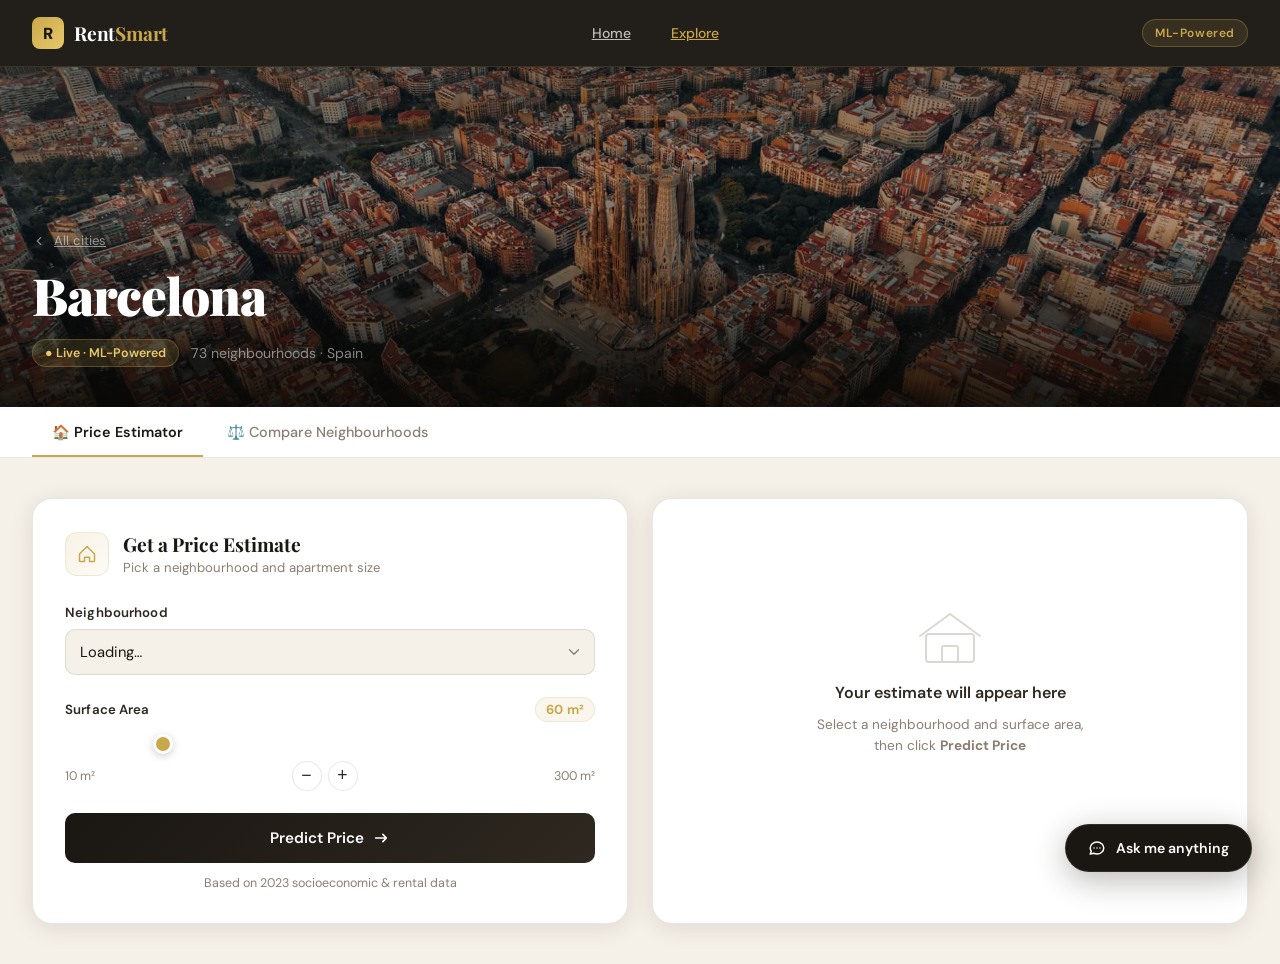
==== templates/barcelona.html @ 650ec1cc "improved design" ====
<!DOCTYPE html>
<html lang="en">
<head>
  <meta charset="UTF-8">
  <meta name="viewport" content="width=device-width, initial-scale=1.0">
  <title>Barcelona — RentSmart</title>
  <link rel="preconnect" href="https://fonts.googleapis.com">
  <link rel="preconnect" href="https://fonts.gstatic.com" crossorigin>
  <link href="https://fonts.googleapis.com/css2?family=Playfair+Display:ital,wght@0,700;0,900;1,700&family=DM+Sans:wght@300;400;500;600&display=swap" rel="stylesheet">
  <link rel="stylesheet" href="/static/style.css">
</head>
<body>

  <!-- NAVBAR -->
  <nav class="navbar">
    <div class="nav-inner">
      <a class="nav-brand" href="/">
        <div class="brand-gem">R</div>
        <span class="brand-name">Rent<span>Smart</span></span>
      </a>
      <div class="nav-links">
        <a class="nav-link" href="/">Home</a>
        <a class="nav-link active" href="/barcelona">Explore</a>
      </div>
      <div class="nav-badge">ML-Powered</div>
    </div>
  </nav>

  <!-- CITY HERO -->
  <div class="city-hero">
    <div class="city-hero-bg"></div>
    <div class="city-hero-inner">
      <a class="city-crumb" href="/">
        <svg viewBox="0 0 24 24" fill="none" stroke-width="2"><path d="M15 18l-6-6 6-6" stroke-linecap="round" stroke-linejoin="round"/></svg>
        All cities
      </a>
      <h1 class="city-hero-title">Barcelona</h1>
      <div class="city-hero-meta">
        <span class="city-hero-tag">● Live · ML-Powered</span>
        <span class="city-hero-sub">73 neighbourhoods · Spain</span>
      </div>
    </div>
  </div>

  <!-- TAB NAV -->
  <div class="tab-nav">
    <div class="tab-nav-inner">
      <button class="tab-btn active" id="tab-btn-predict" onclick="switchTab('predict', this)">🏠 Price Estimator</button>
      <button class="tab-btn" id="tab-btn-compare" onclick="switchTab('compare', this)">⚖️ Compare Neighbourhoods</button>
    </div>
  </div>

  <!-- PREDICT TAB -->
  <div id="tab-predict" class="tab-pane active">
    <div class="predict-layout">

      <!-- Form panel -->
      <div class="panel form-panel">
        <div class="panel-heading">
          <div class="panel-icon">
            <svg viewBox="0 0 24 24" fill="none" stroke="currentColor" stroke-width="1.8"><path d="M3 12L12 3L21 12V20C21 20.5 20.5 21 20 21H15V16H9V21H4C3.5 21 3 20.5 3 20V12Z" stroke-linecap="round" stroke-linejoin="round"/></svg>
          </div>
          <div>
            <div class="panel-title">Get a Price Estimate</div>
            <div class="panel-sub">Pick a neighbourhood and apartment size</div>
          </div>
        </div>

        <div class="field-group">
          <label class="field-label" for="neighbourhood"><span>Neighbourhood</span></label>
          <div class="select-wrapper">
            <select id="neighbourhood">
              <option value="" disabled selected>Loading…</option>
            </select>
            <svg class="select-arrow" viewBox="0 0 20 20" fill="none"><path d="M5 7.5L10 12.5L15 7.5" stroke="currentColor" stroke-width="1.5" stroke-linecap="round" stroke-linejoin="round"/></svg>
          </div>
        </div>

        <div class="field-group">
          <label class="field-label" for="surface-slider">
            <span>Surface Area</span>
            <span class="surface-pill"><span id="surface-val">60</span> m²</span>
          </label>
          <div class="slider-wrap">
            <input type="range" id="surface-slider" min="10" max="300" step="5" value="60">
          </div>
          <div class="slider-footer">
            <span class="slider-bound">10 m²</span>
            <div class="step-buttons">
              <button id="dec" class="btn-step">−</button>
              <button id="inc" class="btn-step">+</button>
            </div>
            <span class="slider-bound">300 m²</span>
          </div>
        </div>

        <button id="predict-btn" class="btn-predict">
          <span class="btn-text">Predict Price</span>
          <span class="btn-spinner"></span>
          <svg class="btn-icon" viewBox="0 0 20 20" fill="none" stroke="currentColor"><path d="M4 10h12M12 6l4 4-4 4" stroke-width="1.8" stroke-linecap="round" stroke-linejoin="round"/></svg>
        </button>
        <p class="form-note">Based on 2023 socioeconomic &amp; rental data</p>
      </div>

      <!-- Results panel -->
      <div id="results" class="panel results-panel" aria-live="polite">
        <div id="results-empty" class="results-empty">
          <div class="empty-graphic">
            <svg viewBox="0 0 64 64" fill="none"><rect x="8" y="28" width="48" height="28" rx="3" stroke="currentColor" stroke-width="2"/><path d="M2 30L32 8L62 30" stroke="currentColor" stroke-width="2" stroke-linecap="round"/><rect x="24" y="40" width="16" height="16" rx="2" stroke="currentColor" stroke-width="2"/></svg>
          </div>
          <p class="empty-title">Your estimate will appear here</p>
          <p class="empty-sub">Select a neighbourhood and surface area,<br>then click <strong>Predict Price</strong></p>
        </div>
        <div id="results-content" class="results-content">
          <div class="results-top">
            <div class="results-location">
              <svg class="location-pin" viewBox="0 0 20 20"><path d="M10 2C7.24 2 5 4.24 5 7C5 10.75 10 18 10 18C10 18 15 10.75 15 7C15 4.24 12.76 2 10 2ZM10 9C8.9 9 8 8.1 8 7C8 5.9 8.9 5 10 5C11.1 5 12 5.9 12 7C12 8.1 11.1 9 10 9Z"/></svg>
              <span id="results-title"></span>
            </div>
            <span id="temp-badge" class="temp-badge"></span>
          </div>
          <div class="price-block">
            <div class="price-main-wrap">
              <span class="price-label">Monthly Rent</span>
              <span id="total" class="price-main"></span>
            </div>
            <div class="divider-v"></div>
            <div class="price-sqm-wrap">
              <span class="price-label">Price / m²</span>
              <span id="price-m2" class="price-sqm"></span>
            </div>
          </div>
          <div id="range-box" class="range-box">
            <div class="range-row">
              <span class="range-key">Estimated Range</span>
              <span id="range-val" class="range-val"></span>
            </div>
            <p id="label-val" class="range-note"></p>
          </div>
          <div class="profile-block">
            <p class="block-title">Neighbourhood Profile</p>
            <div id="profile-grid" class="profile-grid"></div>
            <p class="data-note">Socioeconomic data · Barcelona 2023</p>
          </div>
        </div>
      </div>

    </div>
  </div>

  <!-- COMPARE TAB -->
  <div id="tab-compare" class="tab-pane">
    <div class="compare-layout">

      <div class="compare-intro">
        <h2 class="section-title">Compare <span>Neighbourhoods</span></h2>
        <p>Pick 2 or 3 neighbourhoods to compare them side by side across rent, income, employment, and more.</p>
      </div>

      <div class="compare-select-row">
        <div class="compare-select-group">
          <label>Neighbourhood 1</label>
          <div class="compare-select-wrap">
            <select id="cmp-1"><option value="" disabled selected>Choose…</option></select>
          </div>
        </div>
        <div class="compare-select-group">
          <label>Neighbourhood 2</label>
          <div class="compare-select-wrap">
            <select id="cmp-2"><option value="" disabled selected>Choose…</option></select>
          </div>
        </div>
        <div class="compare-select-group">
          <label>Neighbourhood 3 <small style="color:var(--muted)">(optional)</small></label>
          <div class="compare-select-wrap">
            <select id="cmp-3"><option value="" selected>— None —</option></select>
          </div>
        </div>
      </div>
      <button class="btn-compare" onclick="runCompare()">Compare →</button>

      <div id="compare-loading" class="compare-loading">
        <div class="compare-spinner"></div>
        Fetching data…
      </div>

      <div id="compare-results" class="compare-results">
        <div class="compare-table-wrap">
          <table class="compare-table" id="cmp-table">
            <thead id="cmp-thead"></thead>
            <tbody id="cmp-tbody"></tbody>
          </table>
        </div>
        <div class="badge-row">
          <div class="badge-explain"><div class="dot dot-best"></div>Best value</div>
          <div class="badge-explain"><div class="dot dot-worst"></div>Highest cost</div>
        </div>
      </div>

    </div>
  </div>

  <!-- CHAT TOGGLE -->
  <button id="chat-toggle" class="chat-toggle" aria-label="Open advisor">
    <svg class="chat-toggle-icon" viewBox="0 0 24 24" fill="none" stroke="currentColor" stroke-width="2"><path d="M8 12h.01M12 12h.01M16 12h.01M21 12c0 4.418-4.03 8-9 8a9.863 9.863 0 01-4.255-.949L3 20l1.395-3.72C3.512 15.042 3 13.574 3 12c0-4.418 4.03-8 9-8s9 3.582 9 8z" stroke-linecap="round" stroke-linejoin="round"/></svg>
    <span class="chat-toggle-text">Ask me anything</span>
  </button>

  <!-- CHAT PANEL -->
  <div id="chat-panel" class="chat-panel" aria-hidden="true">
    <div class="chat-header">
      <div class="chat-header-left">
        <div class="chat-avatar">AI</div>
        <div class="chat-header-info">
          <p class="chat-name">Neighbourhood Advisor</p>
          <p class="chat-status">Powered by Barcelona data</p>
        </div>
      </div>
      <button id="chat-restart" class="chat-restart-btn" title="Restart">
        <svg viewBox="0 0 20 20" fill="none"><path d="M4 10a6 6 0 1 0 1.1-3.5" stroke="currentColor" stroke-width="1.5" stroke-linecap="round"/><path d="M4 6v4h4" stroke="currentColor" stroke-width="1.5" stroke-linecap="round" stroke-linejoin="round"/></svg>
      </button>
    </div>
    <div id="chat-messages" class="chat-messages"></div>
    <div class="chat-input-row">
      <input id="chat-input" type="text" placeholder="Ask about Barcelona neighbourhoods…" autocomplete="off">
      <button id="chat-send">
        <svg viewBox="0 0 20 20" fill="none"><path d="M4 10h12M12 6l4 4-4 4" stroke="currentColor" stroke-width="1.8" stroke-linecap="round" stroke-linejoin="round"/></svg>
      </button>
    </div>
  </div>

  <script src="/static/script.js"></script>
</body>
</html>
---- static/style.css ----
/* ── VARIABLES ─────────────────────────────────────────── */
    :root {
      --cream:    #f5f0e8;
      --ink:      #1a1612;
      --ink-2:    #2e2820;
      --gold:     #c9a84c;
      --gold-2:   #e8c96a;
      --rust:     #c0432a;
      --muted:    #8a7e72;
      --panel:    #ffffff;
      --border:   rgba(26,22,18,0.10);
      --shadow:   0 4px 24px rgba(26,22,18,0.10);
      --shadow-lg:0 16px 64px rgba(26,22,18,0.18);
      --r:        16px;
      --r-sm:     10px;

      --hot-bg:   #fef2f2; --hot:   #dc2626;
      --cool-bg:  #eff6ff; --cool:  #2563eb;
      --neu-bg:   #f0fdf4; --neu:   #16a34a;
    }

    *, *::before, *::after { box-sizing: border-box; margin: 0; padding: 0; }
    html { scroll-behavior: smooth; }

    body {
      font-family: 'DM Sans', -apple-system, sans-serif;
      background: var(--cream);
      color: var(--ink);
      min-height: 100vh;
      overflow-x: hidden;
    }

    /* ── PAGES ─────────────────────────────────────────────── */
    .page { display: none; min-height: 100vh; }
    .page.active { display: block; }

    /* ── NAVBAR ────────────────────────────────────────────── */
    .navbar {
      position: sticky; top: 0; z-index: 300;
      background: rgba(26,22,18,0.96);
      backdrop-filter: blur(12px);
      border-bottom: 1px solid rgba(201,168,76,0.15);
    }
    .nav-inner {
      max-width: 1320px; margin: 0 auto;
      padding: 0 32px; height: 66px;
      display: flex; align-items: center; justify-content: space-between;
    }
    .nav-brand {
      display: flex; align-items: center; gap: 10px;
      text-decoration: none; cursor: pointer;
    }
    .brand-gem {
      width: 32px; height: 32px;
      background: linear-gradient(135deg, var(--gold), var(--gold-2));
      border-radius: 8px;
      display: flex; align-items: center; justify-content: center;
      font-size: 1rem; font-weight: 900; color: var(--ink);
    }
    .brand-name {
      font-family: 'Playfair Display', serif;
      font-size: 1.2rem; font-weight: 700;
      color: #fff; letter-spacing: -0.01em;
    }
    .brand-name span { color: var(--gold); }
    .nav-links { display: flex; gap: 8px; }
    .nav-link {
      padding: 7px 16px; border-radius: 8px;
      font-size: 0.875rem; font-weight: 500; color: rgba(255,255,255,0.7);
      cursor: pointer; border: none; background: none;
      transition: all 0.2s; font-family: 'DM Sans', sans-serif;
    }
    .nav-link:hover { color: #fff; background: rgba(255,255,255,0.08); }
    .nav-link.active { color: var(--gold); }
    .nav-badge {
      padding: 5px 12px;
      background: rgba(201,168,76,0.12);
      border: 1px solid rgba(201,168,76,0.3);
      border-radius: 20px; font-size: 0.75rem;
      font-weight: 600; color: var(--gold); letter-spacing: 0.05em;
    }

    /* ══════════════════════════════════════════════════════════
       LANDING PAGE
    ══════════════════════════════════════════════════════════ */

    /* ── HERO ──────────────────────────────────────────────── */
    .hero {
      position: relative; overflow: hidden;
      background: var(--ink);
      min-height: 560px;
      display: flex; align-items: center;
    }
    .hero-bg {
      position: absolute; inset: 0;
      background: 
        linear-gradient(135deg, rgba(26,22,18,0.92) 0%, rgba(26,22,18,0.6) 60%, rgba(26,22,18,0.85) 100%),
        url('/static/images/photo-1467269204594-9661b134dd2b.jpg') center/cover no-repeat;
      filter: saturate(1.1);
    }
    .hero-inner {
      position: relative; z-index: 2;
      max-width: 1320px; margin: 0 auto;
      padding: 80px 32px 96px;
      display: flex; flex-direction: column; gap: 24px;
    }
    .hero-eyebrow {
      display: inline-flex; align-items: center; gap: 8px;
      padding: 6px 14px; border-radius: 20px;
      background: rgba(201,168,76,0.12);
      border: 1px solid rgba(201,168,76,0.25);
      font-size: 0.8rem; font-weight: 600;
      color: var(--gold); letter-spacing: 0.08em; text-transform: uppercase;
      width: fit-content;
    }
    .hero-eyebrow::before { content: '◆'; font-size: 0.5rem; }
    .hero-title {
      font-family: 'Playfair Display', serif;
      font-size: clamp(2.6rem, 5vw, 4rem);
      font-weight: 900; line-height: 1.08;
      color: #fff; letter-spacing: -0.02em;
      max-width: 680px;
    }
    .hero-title em {
      font-style: italic; color: var(--gold);
    }
    .hero-sub {
      font-size: 1.05rem; color: rgba(255,255,255,0.65);
      max-width: 500px; line-height: 1.6; font-weight: 300;
    }
    .hero-search {
      display: flex; gap: 0; max-width: 520px; margin-top: 8px;
      background: rgba(255,255,255,0.08);
      border: 1px solid rgba(255,255,255,0.18);
      border-radius: 12px; overflow: hidden;
      backdrop-filter: blur(8px);
      transition: border-color 0.2s, box-shadow 0.2s;
    }
    .hero-search:focus-within {
      border-color: rgba(201,168,76,0.5);
      box-shadow: 0 0 0 3px rgba(201,168,76,0.12);
    }
    .hero-search input {
      flex: 1; padding: 14px 20px;
      background: none; border: none; outline: none;
      font-family: 'DM Sans', sans-serif; font-size: 0.95rem;
      color: #fff; font-weight: 400;
    }
    .hero-search input::placeholder { color: rgba(255,255,255,0.4); }
    .hero-search button {
      padding: 14px 24px;
      background: var(--gold); border: none; cursor: pointer;
      font-family: 'DM Sans', sans-serif; font-size: 0.9rem;
      font-weight: 600; color: var(--ink);
      display: flex; align-items: center; gap: 8px;
      transition: background 0.2s;
    }
    .hero-search button:hover { background: var(--gold-2); }
    .hero-stats {
      display: flex; gap: 32px; margin-top: 12px;
    }
    .hero-stat { display: flex; flex-direction: column; gap: 2px; }
    .hero-stat-num {
      font-family: 'Playfair Display', serif;
      font-size: 1.5rem; font-weight: 700; color: #fff;
    }
    .hero-stat-label { font-size: 0.78rem; color: rgba(255,255,255,0.45); letter-spacing: 0.04em; text-transform: uppercase; }

    /* ── CITY GRID ─────────────────────────────────────────── */
    .section { max-width: 1320px; margin: 0 auto; padding: 64px 32px; }
    .section-header {
      display: flex; align-items: flex-end; justify-content: space-between;
      margin-bottom: 36px;
    }
    .section-title {
      font-family: 'Playfair Display', serif;
      font-size: 1.85rem; font-weight: 700;
      color: var(--ink); letter-spacing: -0.02em;
    }
    .section-title span { color: var(--gold); font-style: italic; }
    .section-note { font-size: 0.85rem; color: var(--muted); }

    .city-grid {
      display: grid;
      grid-template-columns: repeat(4, 1fr);
      gap: 20px;
    }

    .city-card {
      position: relative; border-radius: 20px; overflow: hidden;
      aspect-ratio: 3/4; cursor: pointer;
      background: var(--ink);
      box-shadow: var(--shadow);
      transition: transform 0.35s cubic-bezier(.22,1,.36,1), box-shadow 0.35s;
    }
    .city-card:hover { transform: translateY(-6px) scale(1.01); box-shadow: var(--shadow-lg); }
    .city-card.locked { cursor: default; }
    .city-card.locked:hover { transform: none; box-shadow: var(--shadow); }

    .city-card-img {
      position: absolute; inset: 0;
      background-size: cover; background-position: center;
      transition: transform 0.6s cubic-bezier(.22,1,.36,1);
    }
    .city-card:hover .city-card-img { transform: scale(1.05); }

    .city-card-overlay {
      position: absolute; inset: 0;
      background: linear-gradient(to top, rgba(10,8,5,0.88) 0%, rgba(10,8,5,0.2) 50%, transparent 100%);
    }

    .city-card-body {
      position: absolute; bottom: 0; left: 0; right: 0;
      padding: 24px 20px 22px;
    }
    .city-card-country {
      font-size: 0.72rem; font-weight: 600;
      color: var(--gold); letter-spacing: 0.1em; text-transform: uppercase;
      margin-bottom: 4px;
    }
    .city-card-name {
      font-family: 'Playfair Display', serif;
      font-size: 1.55rem; font-weight: 700;
      color: #fff; line-height: 1.1;
    }
    .city-card-meta {
      display: flex; align-items: center; gap: 8px;
      margin-top: 10px;
    }
    .city-pill {
      padding: 4px 10px; border-radius: 20px;
      font-size: 0.72rem; font-weight: 600;
      background: rgba(255,255,255,0.12);
      border: 1px solid rgba(255,255,255,0.18);
      color: rgba(255,255,255,0.8);
      backdrop-filter: blur(4px);
    }
    .city-pill.live {
      background: rgba(201,168,76,0.2);
      border-color: rgba(201,168,76,0.4);
      color: var(--gold-2);
    }

    .city-card-lock {
      position: absolute; top: 16px; right: 16px;
      width: 34px; height: 34px; border-radius: 50%;
      background: rgba(26,22,18,0.6); backdrop-filter: blur(8px);
      border: 1px solid rgba(255,255,255,0.15);
      display: flex; align-items: center; justify-content: center;
    }
    .city-card-lock svg { width: 14px; height: 14px; stroke: rgba(255,255,255,0.6); }

    .city-card-cta {
      position: absolute; inset: 0;
      display: flex; align-items: center; justify-content: center;
      opacity: 0; transition: opacity 0.2s;
    }
    .city-card:not(.locked):hover .city-card-cta { opacity: 1; }
    .cta-btn {
      padding: 11px 22px; border-radius: 30px;
      background: var(--gold); color: var(--ink);
      font-size: 0.88rem; font-weight: 700;
      transform: translateY(6px);
      transition: transform 0.25s;
    }
    .city-card:not(.locked):hover .cta-btn { transform: translateY(0); }

    /* ── FEATURE STRIP ─────────────────────────────────────── */
    .features-strip {
      background: var(--ink);
      padding: 56px 32px;
    }
    .features-inner { max-width: 1320px; margin: 0 auto; }
    .features-grid {
      display: grid; grid-template-columns: repeat(3, 1fr); gap: 24px;
      margin-top: 40px;
    }
    .feature-card {
      padding: 28px 24px; border-radius: var(--r);
      background: rgba(255,255,255,0.04);
      border: 1px solid rgba(255,255,255,0.07);
    }
    .feature-icon {
      width: 44px; height: 44px; border-radius: 12px;
      background: rgba(201,168,76,0.12);
      border: 1px solid rgba(201,168,76,0.2);
      display: flex; align-items: center; justify-content: center;
      font-size: 1.3rem; margin-bottom: 16px;
    }
    .feature-title {
      font-family: 'Playfair Display', serif;
      font-size: 1.05rem; font-weight: 700;
      color: #fff; margin-bottom: 8px;
    }
    .feature-desc { font-size: 0.875rem; color: rgba(255,255,255,0.5); line-height: 1.6; }

    .features-strip .section-title { color: #fff; }
    .features-strip .section-title span { color: var(--gold); }

    /* ══════════════════════════════════════════════════════════
       BARCELONA PAGE
    ══════════════════════════════════════════════════════════ */

    .city-hero {
      position: relative; height: 340px;
      background: var(--ink); overflow: hidden;
      display: flex; align-items: flex-end;
    }
    .city-hero-bg {
      position: absolute; inset: 0;
      background: 
        linear-gradient(to top, rgba(10,8,5,0.9) 0%, rgba(10,8,5,0.3) 60%, rgba(10,8,5,0.5) 100%),
        url('/static/images/images.jpg') center/cover no-repeat;
    }
    .city-hero-inner {
      position: relative; z-index: 2;
      max-width: 1320px; margin: 0 auto; width: 100%;
      padding: 0 32px 40px;
    }
    .city-crumb {
      display: flex; align-items: center; gap: 8px;
      font-size: 0.82rem; color: rgba(255,255,255,0.5);
      margin-bottom: 12px; cursor: pointer;
    }
    .city-crumb:hover { color: rgba(255,255,255,0.8); }
    .city-crumb svg { width: 14px; height: 14px; stroke: currentColor; }
    .city-hero-title {
      font-family: 'Playfair Display', serif;
      font-size: clamp(2.2rem, 4vw, 3.2rem); font-weight: 900;
      color: #fff; letter-spacing: -0.02em;
    }
    .city-hero-meta {
      display: flex; align-items: center; gap: 12px; margin-top: 10px;
    }
    .city-hero-tag {
      padding: 5px 12px; border-radius: 20px; font-size: 0.78rem; font-weight: 600;
      background: rgba(201,168,76,0.15); border: 1px solid rgba(201,168,76,0.3);
      color: var(--gold-2);
    }
    .city-hero-sub { font-size: 0.88rem; color: rgba(255,255,255,0.5); }

    /* ── TAB NAV ───────────────────────────────────────────── */
    .tab-nav {
      background: var(--panel);
      border-bottom: 1px solid var(--border);
      position: sticky; top: 66px; z-index: 100;
    }
    .tab-nav-inner {
      max-width: 1320px; margin: 0 auto;
      padding: 0 32px;
      display: flex; gap: 4px;
    }
    .tab-btn {
      padding: 16px 20px; border: none; background: none; cursor: pointer;
      font-family: 'DM Sans', sans-serif; font-size: 0.9rem; font-weight: 500;
      color: var(--muted); position: relative;
      transition: color 0.2s;
    }
    .tab-btn::after {
      content: ''; position: absolute; bottom: 0; left: 0; right: 0; height: 2px;
      background: var(--gold); transform: scaleX(0); transition: transform 0.2s;
    }
    .tab-btn.active { color: var(--ink); font-weight: 600; }
    .tab-btn.active::after { transform: scaleX(1); }
    .tab-btn:hover { color: var(--ink); }

    /* ── TAB PANES ─────────────────────────────────────────── */
    .tab-pane { display: none; }
    .tab-pane.active { display: block; }

    /* ── PREDICT PANE ──────────────────────────────────────── */
    .predict-layout {
      max-width: 1320px; margin: 0 auto;
      padding: 40px 32px;
      display: grid; grid-template-columns: 1fr 1fr; gap: 24px;
    }

    .panel {
      background: var(--panel); border-radius: 20px;
      border: 1px solid var(--border);
      box-shadow: var(--shadow);
      padding: 32px;
    }

    .panel-heading {
      display: flex; align-items: center; gap: 14px; margin-bottom: 28px;
    }
    .panel-icon {
      width: 44px; height: 44px; border-radius: 12px; flex-shrink: 0;
      background: linear-gradient(135deg, rgba(201,168,76,0.15), rgba(201,168,76,0.05));
      border: 1px solid rgba(201,168,76,0.2);
      display: flex; align-items: center; justify-content: center;
      color: var(--gold);
    }
    .panel-icon svg { width: 20px; height: 20px; }
    .panel-title {
      font-family: 'Playfair Display', serif;
      font-size: 1.2rem; font-weight: 700; color: var(--ink);
    }
    .panel-sub { font-size: 0.82rem; color: var(--muted); margin-top: 2px; }

    .field-group { margin-bottom: 22px; }
    .field-label {
      display: flex; align-items: center; justify-content: space-between;
      font-size: 0.83rem; font-weight: 600; color: var(--ink-2);
      margin-bottom: 8px; letter-spacing: 0.01em;
    }
    .surface-pill {
      padding: 3px 10px; border-radius: 20px;
      background: rgba(201,168,76,0.1); border: 1px solid rgba(201,168,76,0.2);
      font-size: 0.82rem; font-weight: 700; color: var(--gold);
    }
    .select-wrapper { position: relative; }
    .select-wrapper select {
      width: 100%; padding: 12px 40px 12px 14px;
      border: 1.5px solid var(--border); border-radius: var(--r-sm);
      background: var(--cream); font-family: 'DM Sans', sans-serif;
      font-size: 0.92rem; color: var(--ink); appearance: none; cursor: pointer;
      transition: border-color 0.2s, box-shadow 0.2s; outline: none;
    }
    .select-wrapper select:focus {
      border-color: var(--gold); box-shadow: 0 0 0 3px rgba(201,168,76,0.12);
    }
    .select-arrow {
      position: absolute; right: 12px; top: 50%; transform: translateY(-50%);
      width: 18px; height: 18px; pointer-events: none; color: var(--muted);
    }

    .slider-wrap input[type=range] {
      width: 100%; height: 5px; appearance: none;
      border-radius: 3px; outline: none; cursor: pointer;
    }
    .slider-wrap input[type=range]::-webkit-slider-thumb {
      appearance: none; width: 20px; height: 20px;
      border-radius: 50%; background: var(--gold);
      border: 3px solid white; box-shadow: 0 2px 8px rgba(0,0,0,0.2);
      cursor: pointer;
    }
    .slider-footer {
      display: flex; align-items: center; justify-content: space-between;
      margin-top: 10px;
    }
    .slider-bound { font-size: 0.78rem; color: var(--muted); }
    .step-buttons { display: flex; gap: 6px; }
    .btn-step {
      width: 30px; height: 30px; border-radius: 50%;
      border: 1.5px solid var(--border); background: var(--panel);
      font-size: 1.1rem; color: var(--ink-2); cursor: pointer;
      display: flex; align-items: center; justify-content: center;
      transition: all 0.15s; line-height: 1;
    }
    .btn-step:hover { border-color: var(--gold); color: var(--gold); }

    .btn-predict {
      width: 100%; padding: 15px;
      background: linear-gradient(135deg, var(--ink), var(--ink-2));
      border: none; border-radius: var(--r-sm); cursor: pointer;
      font-family: 'DM Sans', sans-serif; font-size: 0.95rem; font-weight: 600;
      color: #fff; display: flex; align-items: center; justify-content: center; gap: 8px;
      transition: all 0.2s; margin-top: 8px; position: relative; overflow: hidden;
    }
    .btn-predict::before {
      content: ''; position: absolute; inset: 0;
      background: linear-gradient(135deg, var(--gold), var(--gold-2));
      opacity: 0; transition: opacity 0.25s;
    }
    .btn-predict:hover::before { opacity: 1; }
    .btn-predict:hover { color: var(--ink); }
    .btn-predict span { position: relative; z-index: 1; }
    .btn-predict svg { position: relative; z-index: 1; width: 18px; height: 18px; stroke: currentColor; }
    .btn-predict.loading .btn-spinner { display: inline-block; }
    .btn-predict.loading .btn-icon { display: none; }
    .btn-spinner {
      display: none; width: 18px; height: 18px; border-radius: 50%;
      border: 2px solid rgba(255,255,255,0.3); border-top-color: #fff;
      animation: spin 0.7s linear infinite; position: relative; z-index:1;
    }
    @keyframes spin { to { transform: rotate(360deg); } }
    .form-note { font-size: 0.78rem; color: var(--muted); text-align: center; margin-top: 12px; }

    /* results */
    .results-empty {
      display: flex; flex-direction: column; align-items: center;
      justify-content: center; gap: 12px; padding: 40px 20px;
      color: var(--muted); text-align: center; min-height: 300px;
    }
    .empty-graphic { width: 64px; height: 64px; opacity: 0.3; color: var(--muted); }
    .empty-title { font-size: 1rem; font-weight: 600; color: var(--ink-2); }
    .empty-sub { font-size: 0.85rem; line-height: 1.5; }

    .results-content { display: none; flex-direction: column; gap: 20px; }

    .results-top {
      display: flex; align-items: center; justify-content: space-between;
      padding-bottom: 16px; border-bottom: 1px solid var(--border);
    }
    .results-location {
      display: flex; align-items: center; gap: 6px;
      font-family: 'Playfair Display', serif; font-size: 1.35rem; font-weight: 700;
    }
    .location-pin { width: 18px; height: 18px; fill: var(--gold); flex-shrink: 0; }
    .temp-badge {
      padding: 5px 12px; border-radius: 20px;
      font-size: 0.8rem; font-weight: 700;
    }
    .temp-hot { background: var(--hot-bg); color: var(--hot); }
    .temp-cool { background: var(--cool-bg); color: var(--cool); }
    .temp-neutral { background: var(--neu-bg); color: var(--neu); }

    .price-block {
      display: flex; align-items: center; gap: 20px;
      background: var(--cream); border-radius: var(--r-sm);
      padding: 20px 24px; border: 1px solid var(--border);
    }
    .price-main-wrap, .price-sqm-wrap { flex: 1; display: flex; flex-direction: column; gap: 4px; }
    .price-label { font-size: 0.75rem; font-weight: 600; color: var(--muted); text-transform: uppercase; letter-spacing: 0.06em; }
    .price-main { font-family: 'Playfair Display', serif; font-size: 1.9rem; font-weight: 900; color: var(--ink); }
    .price-sqm { font-size: 1.1rem; font-weight: 700; color: var(--ink-2); }
    .divider-v { width: 1px; height: 48px; background: var(--border); }

    .range-box {
      padding: 14px 18px; border-radius: var(--r-sm);
      border-left: 3px solid var(--border);
    }
    .range-box.temp-hot { border-color: var(--hot); background: var(--hot-bg); }
    .range-box.temp-cool { border-color: var(--cool); background: var(--cool-bg); }
    .range-box.temp-neutral { border-color: var(--neu); background: var(--neu-bg); }
    .range-row { display: flex; justify-content: space-between; align-items: center; margin-bottom: 4px; }
    .range-key { font-size: 0.8rem; font-weight: 600; color: var(--ink-2); }
    .range-val { font-size: 0.88rem; font-weight: 700; color: var(--ink); }
    .range-note { font-size: 0.78rem; color: var(--muted); }

    .profile-block { display: flex; flex-direction: column; gap: 12px; }
    .block-title { font-size: 0.8rem; font-weight: 700; color: var(--ink-2); text-transform: uppercase; letter-spacing: 0.06em; }
    .profile-grid { display: grid; grid-template-columns: 1fr 1fr; gap: 10px; }
    .profile-stat {
      display: flex; flex-direction: column; gap: 2px;
      padding: 12px 14px; background: var(--cream);
      border-radius: var(--r-sm); border: 1px solid var(--border);
    }
    .stat-icon { font-size: 1rem; }
    .profile-stat-label { font-size: 0.72rem; color: var(--muted); font-weight: 500; }
    .profile-stat-value { font-size: 0.95rem; font-weight: 700; color: var(--ink); }
    .data-note { font-size: 0.72rem; color: var(--muted); }

    /* ── COMPARE PANE ──────────────────────────────────────── */
    .compare-layout {
      max-width: 1320px; margin: 0 auto;
      padding: 40px 32px;
    }
    .compare-intro {
      max-width: 560px; margin-bottom: 32px;
    }
    .compare-intro p { font-size: 0.9rem; color: var(--muted); line-height: 1.6; margin-top: 8px; }

    .compare-select-row {
      display: grid; grid-template-columns: repeat(3, 1fr);
      gap: 16px; margin-bottom: 16px;
    }
    .compare-select-group { display: flex; flex-direction: column; gap: 6px; }
    .compare-select-group label { font-size: 0.8rem; font-weight: 600; color: var(--ink-2); }
    .compare-select-group select {
      padding: 10px 36px 10px 12px;
      border: 1.5px solid var(--border); border-radius: var(--r-sm);
      background: var(--panel); font-family: 'DM Sans', sans-serif;
      font-size: 0.88rem; color: var(--ink); appearance: none; cursor: pointer;
      outline: none; transition: border-color 0.2s;
    }
    .compare-select-group select:focus { border-color: var(--gold); }
    .compare-select-wrap { position: relative; }
    .compare-select-wrap::after {
      content: '▾'; position: absolute; right: 12px; top: 50%; transform: translateY(-50%);
      color: var(--muted); pointer-events: none; font-size: 0.75rem;
    }

    .btn-compare {
      padding: 11px 24px; border-radius: var(--r-sm);
      background: var(--ink); border: none; cursor: pointer;
      font-family: 'DM Sans', sans-serif; font-size: 0.9rem; font-weight: 600;
      color: #fff; transition: all 0.2s; white-space: nowrap;
      display: inline-block; margin-bottom: 32px;
    }
    .btn-compare:hover { background: var(--gold); color: var(--ink); }

    .compare-results { display: none; }
    .compare-results.visible { display: block; }

    .compare-table-wrap {
      border-radius: 20px; overflow: hidden;
      border: 1px solid var(--border); box-shadow: var(--shadow);
      background: var(--panel);
    }
    .compare-table { width: 100%; border-collapse: collapse; }
    .compare-table th {
      padding: 20px 24px; text-align: left;
      background: var(--ink); color: #fff;
      font-family: 'Playfair Display', serif; font-size: 1rem; font-weight: 700;
    }
    .compare-table th:first-child {
      background: rgba(26,22,18,0.95); font-family: 'DM Sans', sans-serif;
      font-size: 0.78rem; text-transform: uppercase; letter-spacing: 0.06em;
      font-weight: 600; color: rgba(255,255,255,0.5); width: 200px;
    }
    .compare-table th.col-header { text-align: center; }
    .compare-table td {
      padding: 16px 24px; border-bottom: 1px solid var(--border);
      font-size: 0.9rem;
    }
    .compare-table tr:last-child td { border-bottom: none; }
    .compare-table td:first-child {
      font-size: 0.82rem; font-weight: 600; color: var(--muted);
      text-transform: uppercase; letter-spacing: 0.04em; background: rgba(245,240,232,0.5);
    }
    .compare-table td.val-cell {
      text-align: center; font-weight: 600; color: var(--ink);
    }
    .compare-table td.val-best { color: var(--neu); }
    .compare-table td.val-worst { color: var(--hot); }
    .compare-table tr:nth-child(even) td { background: rgba(245,240,232,0.3); }
    .compare-table tr:nth-child(even) td:first-child { background: rgba(245,240,232,0.6); }
    .badge-row { display: flex; justify-content: center; margin-top: 20px; gap: 12px; }
    .badge-explain { display: flex; align-items: center; gap: 6px; font-size: 0.78rem; color: var(--muted); }
    .dot { width: 8px; height: 8px; border-radius: 50%; }
    .dot-best { background: var(--neu); }
    .dot-worst { background: var(--hot); }

    .compare-loading {
      text-align: center; padding: 60px; color: var(--muted);
      display: none;
    }
    .compare-loading.visible { display: block; }
    .compare-spinner {
      width: 36px; height: 36px; border-radius: 50%;
      border: 3px solid var(--border); border-top-color: var(--gold);
      animation: spin 0.8s linear infinite; margin: 0 auto 14px;
    }

    /* ── CHAT ──────────────────────────────────────────────── */
    .chat-toggle {
      position: fixed; bottom: 28px; right: 28px; z-index: 400;
      display: flex; align-items: center; gap: 10px;
      padding: 14px 22px; border-radius: 30px;
      background: var(--ink); border: 1px solid rgba(255,255,255,0.1);
      box-shadow: 0 8px 32px rgba(26,22,18,0.3);
      cursor: pointer; font-family: 'DM Sans', sans-serif;
      font-size: 0.88rem; font-weight: 600; color: #fff;
      transition: all 0.2s;
    }
    .chat-toggle:hover { background: var(--gold); color: var(--ink); transform: translateY(-2px); }
    .chat-toggle-icon { width: 18px; height: 18px; }
    .chat-toggle-text { display: none; }
    @media (min-width: 600px) { .chat-toggle-text { display: inline; } }

    .chat-panel {
      position: fixed; bottom: 96px; right: 28px; z-index: 400;
      width: 360px; border-radius: 20px; overflow: hidden;
      background: var(--panel); border: 1px solid var(--border);
      box-shadow: var(--shadow-lg);
      display: flex; flex-direction: column;
      height: 0; opacity: 0; pointer-events: none;
      transition: height 0.35s cubic-bezier(.22,1,.36,1), opacity 0.25s;
    }
    .chat-panel.open { height: 480px; opacity: 1; pointer-events: auto; }

    .chat-header {
      padding: 16px 20px; background: var(--ink);
      display: flex; align-items: center; justify-content: space-between;
      flex-shrink: 0;
    }
    .chat-header-left { display: flex; align-items: center; gap: 10px; }
    .chat-avatar {
      width: 34px; height: 34px; border-radius: 50%;
      background: linear-gradient(135deg, var(--gold), var(--gold-2));
      display: flex; align-items: center; justify-content: center;
      font-size: 0.7rem; font-weight: 800; color: var(--ink);
    }
    .chat-name { font-size: 0.88rem; font-weight: 700; color: #fff; }
    .chat-status { font-size: 0.72rem; color: rgba(255,255,255,0.45); }
    .chat-restart-btn {
      width: 30px; height: 30px; border-radius: 50%; border: none;
      background: rgba(255,255,255,0.08); cursor: pointer;
      display: flex; align-items: center; justify-content: center; color: rgba(255,255,255,0.5);
      transition: all 0.15s;
    }
    .chat-restart-btn:hover, .chat-restart-btn.active { background: rgba(255,255,255,0.15); color: #fff; }
    .chat-restart-btn svg { width: 14px; height: 14px; }

    .chat-messages { flex: 1; overflow-y: auto; padding: 16px; display: flex; flex-direction: column; gap: 8px; }
    .chat-msg {
      padding: 10px 14px; border-radius: 14px; max-width: 85%;
      font-size: 0.875rem; line-height: 1.5;
    }
    .chat-msg.bot { background: var(--cream); color: var(--ink); border: 1px solid var(--border); align-self: flex-start; }
    .chat-msg.user { background: var(--ink); color: #fff; align-self: flex-end; }
    .chat-msg.typing { opacity: 0.6; }

    .chat-input-row {
      display: flex; gap: 0; flex-shrink: 0;
      border-top: 1px solid var(--border);
    }
    .chat-input-row input {
      flex: 1; padding: 14px 16px; border: none; outline: none;
      font-family: 'DM Sans', sans-serif; font-size: 0.88rem;
      background: var(--panel); color: var(--ink);
    }
    .chat-input-row button {
      padding: 14px 18px; border: none; background: var(--gold); cursor: pointer;
      color: var(--ink); transition: background 0.2s;
    }
    .chat-input-row button:hover { background: var(--gold-2); }
    .chat-input-row button svg { width: 18px; height: 18px; stroke: currentColor; display: block; }

    /* ── FOOTER ────────────────────────────────────────────── */
    footer {
      background: var(--ink); color: rgba(255,255,255,0.4);
      text-align: center; padding: 24px 32px;
      font-size: 0.8rem;
    }
    footer span { color: var(--gold); }

    /* ── COMING SOON ────────────────────────────────────────── */
    .coming-soon-page {
      max-width: 500px; margin: 80px auto; padding: 60px 40px;
      text-align: center;
    }
    .coming-soon-icon { font-size: 3rem; margin-bottom: 20px; }
    .coming-soon-title {
      font-family: 'Playfair Display', serif;
      font-size: 1.8rem; font-weight: 700; color: var(--ink); margin-bottom: 12px;
    }
    .coming-soon-sub { font-size: 0.9rem; color: var(--muted); line-height: 1.6; }
    .btn-back {
      display: inline-flex; align-items: center; gap: 8px;
      margin-top: 24px; padding: 12px 24px; border-radius: var(--r-sm);
      background: var(--ink); color: #fff; border: none; cursor: pointer;
      font-family: 'DM Sans', sans-serif; font-size: 0.9rem; font-weight: 600;
      transition: background 0.2s;
    }
    .btn-back:hover { background: var(--gold); color: var(--ink); }

    /* responsive */
    @media (max-width: 900px) {
      .city-grid { grid-template-columns: repeat(2, 1fr); }
      .predict-layout { grid-template-columns: 1fr; }
      .features-grid { grid-template-columns: 1fr; }
    }
    @media (max-width: 540px) {
      .city-grid { grid-template-columns: 1fr 1fr; gap: 12px; }
      .section { padding: 40px 16px; }
    }
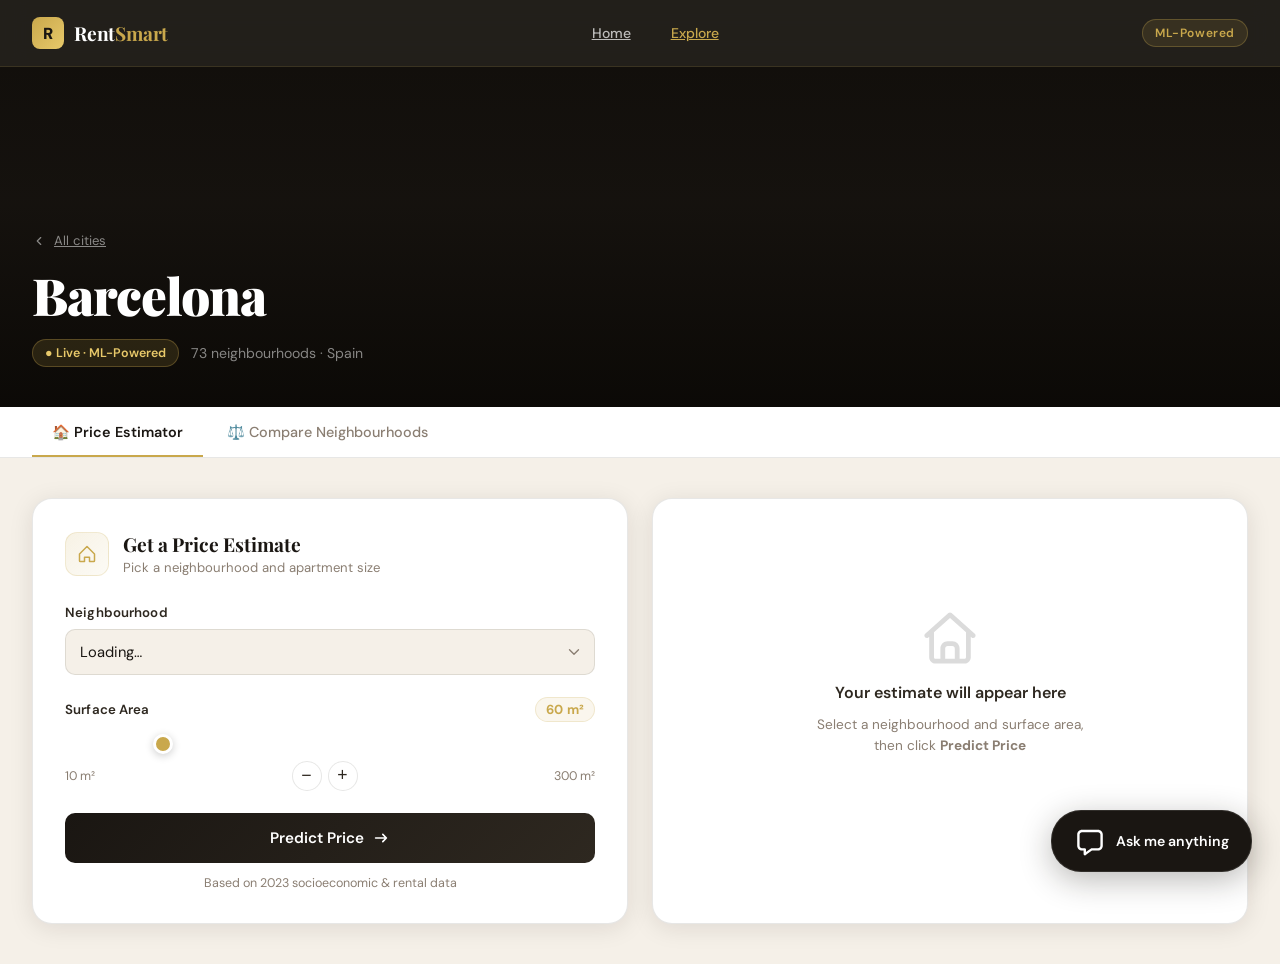
==== commit 7b307438: "imroved ui + fixxed bugs" ====
--- a/templates/barcelona.html
+++ b/templates/barcelona.html
@@ -68,11 +68,14 @@
 
         <div class="field-group">
           <label class="field-label" for="neighbourhood"><span>Neighbourhood</span></label>
-          <div class="select-wrapper">
-            <select id="neighbourhood">
-              <option value="" disabled selected>Loading…</option>
-            </select>
-            <svg class="select-arrow" viewBox="0 0 20 20" fill="none"><path d="M5 7.5L10 12.5L15 7.5" stroke="currentColor" stroke-width="1.5" stroke-linecap="round" stroke-linejoin="round"/></svg>
+          <div class="select-tooltip-wrap">
+            <div class="select-wrapper">
+              <select id="neighbourhood">
+                <option value="" disabled selected>Loading…</option>
+              </select>
+              <svg class="select-arrow" viewBox="0 0 20 20" fill="none"><path d="M5 7.5L10 12.5L15 7.5" stroke="currentColor" stroke-width="1.5" stroke-linecap="round" stroke-linejoin="round"/></svg>
+            </div>
+            <div class="city-tooltip" id="predict-tooltip">⚠️ Please select a neighbourhood first</div>
           </div>
         </div>
 
@@ -106,7 +109,7 @@
       <div id="results" class="panel results-panel" aria-live="polite">
         <div id="results-empty" class="results-empty">
           <div class="empty-graphic">
-            <svg viewBox="0 0 64 64" fill="none"><rect x="8" y="28" width="48" height="28" rx="3" stroke="currentColor" stroke-width="2"/><path d="M2 30L32 8L62 30" stroke="currentColor" stroke-width="2" stroke-linecap="round"/><rect x="24" y="40" width="16" height="16" rx="2" stroke="currentColor" stroke-width="2"/></svg>
+            <img src="/static/images/house-regular-full.svg">
           </div>
           <p class="empty-title">Your estimate will appear here</p>
           <p class="empty-sub">Select a neighbourhood and surface area,<br>then click <strong>Predict Price</strong></p>
@@ -160,14 +163,20 @@
       <div class="compare-select-row">
         <div class="compare-select-group">
           <label>Neighbourhood 1</label>
-          <div class="compare-select-wrap">
-            <select id="cmp-1"><option value="" disabled selected>Choose…</option></select>
+          <div class="select-tooltip-wrap">
+            <div class="compare-select-wrap">
+              <select id="cmp-1"><option value="" disabled selected>Choose…</option></select>
+            </div>
+            <div class="city-tooltip" id="cmp-1-tooltip">⚠️ Please select a neighbourhood</div>
           </div>
         </div>
         <div class="compare-select-group">
           <label>Neighbourhood 2</label>
-          <div class="compare-select-wrap">
-            <select id="cmp-2"><option value="" disabled selected>Choose…</option></select>
+          <div class="select-tooltip-wrap">
+            <div class="compare-select-wrap">
+              <select id="cmp-2"><option value="" disabled selected>Choose…</option></select>
+            </div>
+            <div class="city-tooltip" id="cmp-2-tooltip">⚠️ Please select a neighbourhood</div>
           </div>
         </div>
         <div class="compare-select-group">
@@ -202,7 +211,7 @@
 
   <!-- CHAT TOGGLE -->
   <button id="chat-toggle" class="chat-toggle" aria-label="Open advisor">
-    <svg class="chat-toggle-icon" viewBox="0 0 24 24" fill="none" stroke="currentColor" stroke-width="2"><path d="M8 12h.01M12 12h.01M16 12h.01M21 12c0 4.418-4.03 8-9 8a9.863 9.863 0 01-4.255-.949L3 20l1.395-3.72C3.512 15.042 3 13.574 3 12c0-4.418 4.03-8 9-8s9 3.582 9 8z" stroke-linecap="round" stroke-linejoin="round"/></svg>
+    <img src="/static/images/message-regular-full (3).svg">
     <span class="chat-toggle-text">Ask me anything</span>
   </button>
 
--- a/static/style.css
+++ b/static/style.css
@@ -95,8 +95,13 @@
       position: absolute; inset: 0;
       background: 
         linear-gradient(135deg, rgba(26,22,18,0.92) 0%, rgba(26,22,18,0.6) 60%, rgba(26,22,18,0.85) 100%),
-        url('/static/images/photo-1467269204594-9661b134dd2b.jpg') center/cover no-repeat;
+        url('https://images.unsplash.com/photo-1467269204594-9661b134dd2b?w=1600&q=80') center/cover no-repeat;
       filter: saturate(1.1);
+    }
+    .hero-grain {
+      position: absolute; inset: 0;
+      background-image: url("data:image/svg+xml,%3Csvg viewBox='0 0 256 256' xmlns='http://www.w3.org/2000/svg'%3E%3Cfilter id='n'%3E%3CfeTurbulence type='fractalNoise' baseFrequency='0.9' numOctaves='4' stitchTiles='stitch'/%3E%3C/filter%3E%3Crect width='100%25' height='100%25' filter='url(%23n)' opacity='0.03'/%3E%3C/svg%3E");
+      opacity: 0.4;
     }
     .hero-inner {
       position: relative; z-index: 2;
@@ -128,6 +133,7 @@
       font-size: 1.05rem; color: rgba(255,255,255,0.65);
       max-width: 500px; line-height: 1.6; font-weight: 300;
     }
+    .hero-search-wrap { position: relative; display: inline-flex; flex-direction: column; max-width: 520px; width: 100%; }
     .hero-search {
       display: flex; gap: 0; max-width: 520px; margin-top: 8px;
       background: rgba(255,255,255,0.08);
@@ -194,8 +200,36 @@
       transition: transform 0.35s cubic-bezier(.22,1,.36,1), box-shadow 0.35s;
     }
     .city-card:hover { transform: translateY(-6px) scale(1.01); box-shadow: var(--shadow-lg); }
-    .city-card.locked { cursor: default; }
+    .city-card.locked { cursor: pointer; }
     .city-card.locked:hover { transform: none; box-shadow: var(--shadow); }
+
+    .city-card-wrap { position: relative; }
+    .city-card-wrap .city-tooltip,
+    .hero-search-wrap .city-tooltip,
+    .select-tooltip-wrap .city-tooltip {
+      position: absolute;
+      bottom: calc(100% + 10px);
+      left: 50%;
+      transform: translateX(-50%) translateY(4px);
+      background: rgba(26,22,18,0.95); color: #fff;
+      padding: 8px 14px; border-radius: 8px;
+      font-size: 0.8rem; font-weight: 500; white-space: nowrap;
+      pointer-events: none; opacity: 0; z-index: 50;
+      border: 1px solid rgba(255,255,255,0.15);
+      transition: opacity 0.2s, transform 0.2s;
+    }
+    .city-card-wrap .city-tooltip::after,
+    .hero-search-wrap .city-tooltip::after,
+    .select-tooltip-wrap .city-tooltip::after {
+      content: ''; position: absolute; top: 100%; left: 50%; transform: translateX(-50%);
+      border: 5px solid transparent; border-top-color: rgba(26,22,18,0.95);
+    }
+    .city-card-wrap .city-tooltip.visible,
+    .hero-search-wrap .city-tooltip.visible,
+    .select-tooltip-wrap .city-tooltip.visible {
+      opacity: 1; transform: translateX(-50%) translateY(0);
+    }
+    .select-tooltip-wrap { position: relative; }
 
     .city-card-img {
       position: absolute; inset: 0;
@@ -310,7 +344,7 @@
       position: absolute; inset: 0;
       background: 
         linear-gradient(to top, rgba(10,8,5,0.9) 0%, rgba(10,8,5,0.3) 60%, rgba(10,8,5,0.5) 100%),
-        url('/static/images/images.jpg') center/cover no-repeat;
+        url('https://images.unsplash.com/photo-1583422409516-2895a77efded?w=1600&q=80') center/cover no-repeat;
     }
     .city-hero-inner {
       position: relative; z-index: 2;
@@ -718,6 +752,13 @@
     }
     footer span { color: var(--gold); }
 
+    .city-card-lock img {
+      width: 1rem;
+    }
+    button img{
+      width: 2rem;
+    }
+
     /* ── COMING SOON ────────────────────────────────────────── */
     .coming-soon-page {
       max-width: 500px; margin: 80px auto; padding: 60px 40px;
